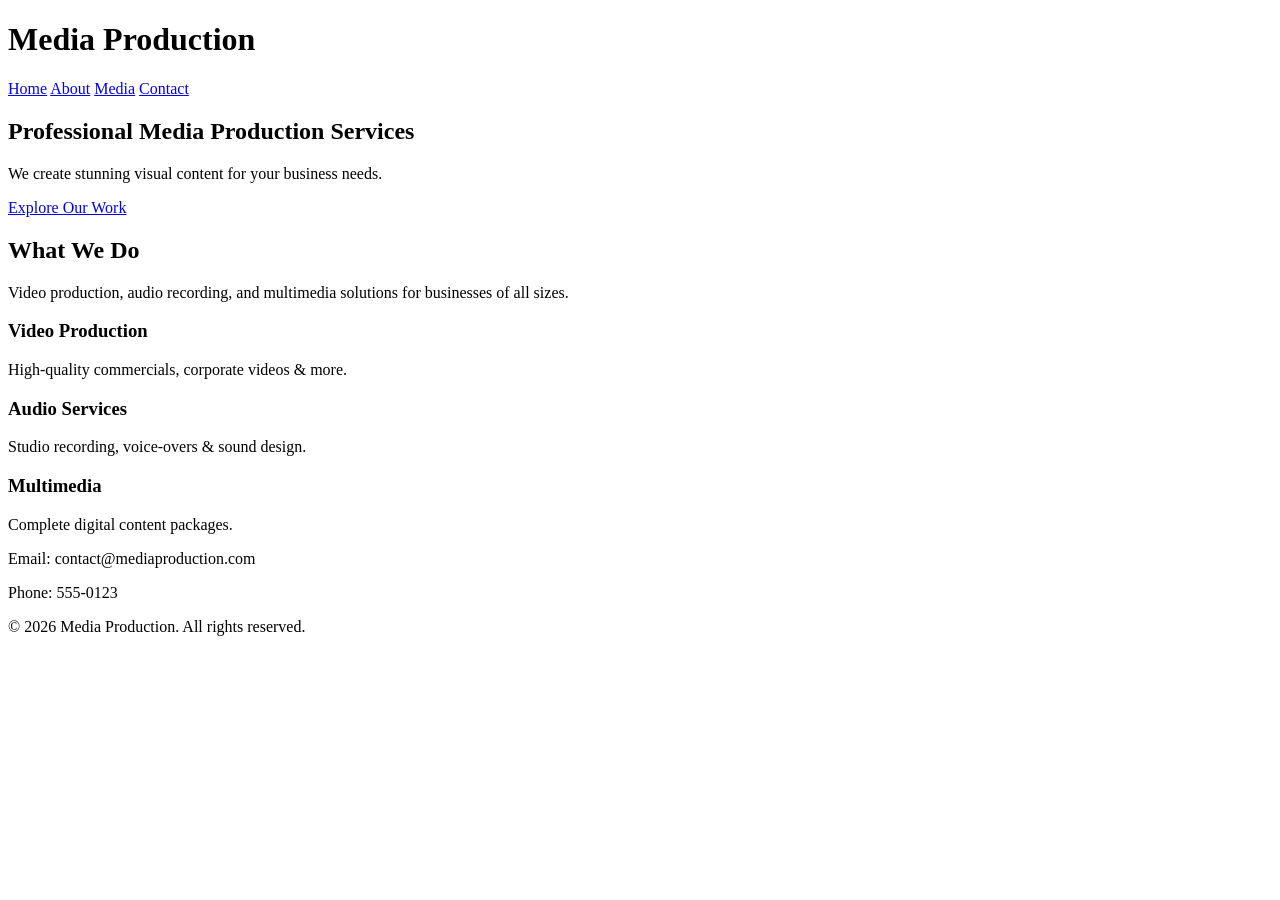
==== index.html @ d6fd0697 "implemented changes on the index file as my landing page" ====
<!DOCTYPE html>
<html lang="en">
<head>
    <meta charset="UTF-8">
    <meta name="viewport" content="width=device-width, initial-scale=1.0">
    <title>Media Production</title>
    <link rel="stylesheet" href="styles.css">
</head>
<body>
    <header class="header">
        <div class="logo">
            <h1>Media Production</h1>
        </div>
        <nav class="nav">
            <a href="index.html" class="active">Home</a>
            <a href="about.html">About</a>
            <a href="media.html">Media</a>
            <a href="contact.html">Contact</a>
        </nav>
    </header>

    <section class="hero">
        <div class="hero-content">
            <h2>Professional Media Production Services</h2>
            <p>We create stunning visual content for your business needs.</p>
            <a href="media.html" class="cta-button">Explore Our Work</a>
        </div>
        <div class="hero-visual"></div>
    </section>

    <section class="content-section">
        <div class="container">
            <h2>What We Do</h2>
            <p>Video production, audio recording, and multimedia solutions for businesses of all sizes.</p>
            
            <div class="features">
                <div class="feature-card">
                    <h3>Video Production</h3>
                    <p>High-quality commercials, corporate videos &amp; more.</p>
                </div>
                <div class="feature-card">
                    <h3>Audio Services</h3>
                    <p>Studio recording, voice-overs &amp; sound design.</p>
                </div>
                <div class="feature-card">
                    <h3>Multimedia</h3>
                    <p>Complete digital content packages.</p>
                </div>
            </div>
        </div>
    </section>

    <footer class="footer">
        <div class="container">
            <p>Email: contact@mediaproduction.com</p>
            <p>Phone: 555-0123</p>
            <p>&copy; 2026 Media Production. All rights reserved.</p>
        </div>
    </footer>

</body>
</html>
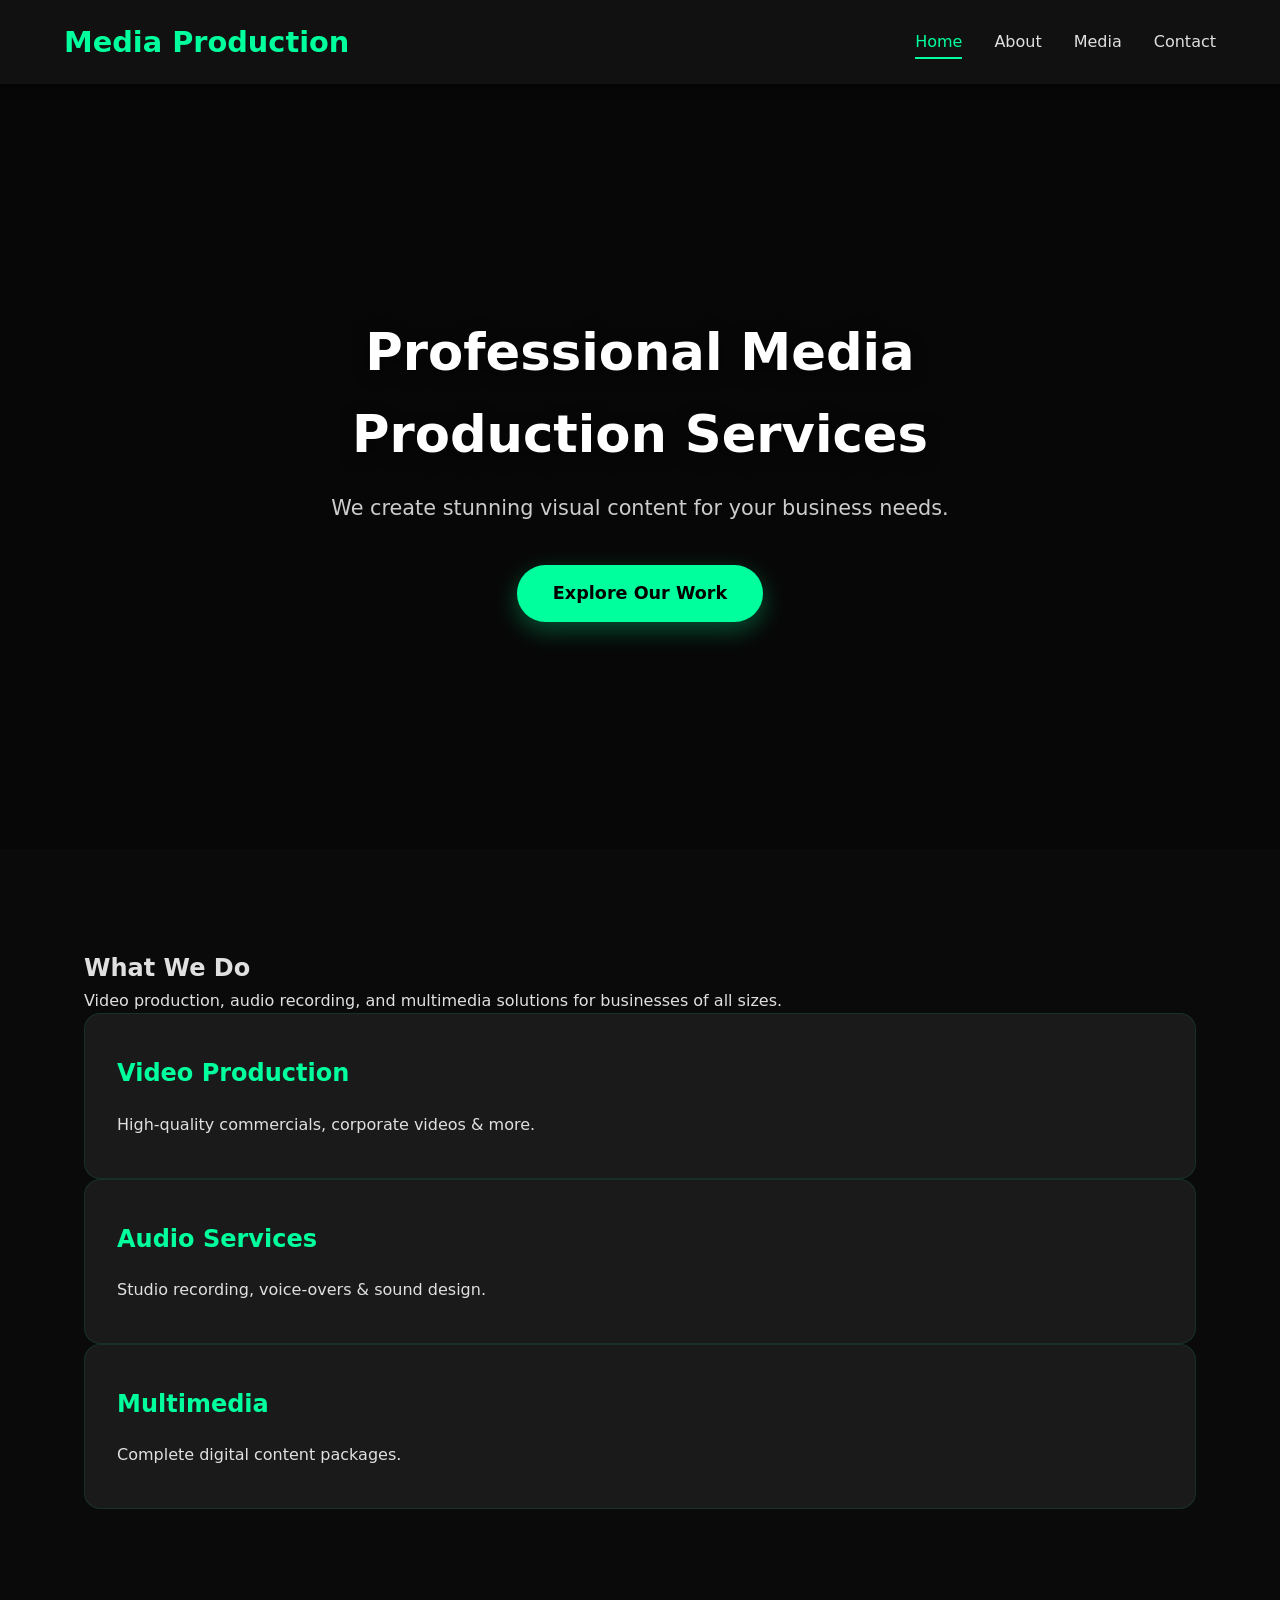
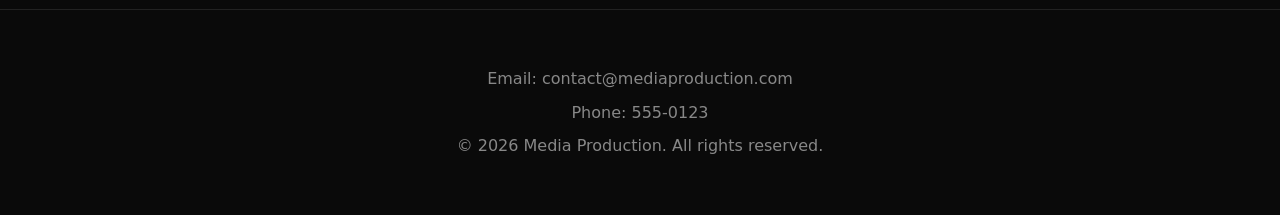
==== commit e5905cf5: "linked the index page to css" ====
--- a/index.html
+++ b/index.html
@@ -4,7 +4,7 @@
     <meta charset="UTF-8">
     <meta name="viewport" content="width=device-width, initial-scale=1.0">
     <title>Media Production</title>
-    <link rel="stylesheet" href="styles.css">
+    <link rel="stylesheet" href="/css/styles.css">
 </head>
 <body>
     <header class="header">
--- a/css/styles.css
+++ b/css/styles.css
@@ -0,0 +1,373 @@
+/* =============================================
+   Media Production - Full Website Styles
+   Modern Dark Theme | Responsive | Advanced CSS
+   ============================================= */
+
+/* Reset & Base */
+* {
+    margin: 0;
+    padding: 0;
+    box-sizing: border-box;
+}
+
+body {
+    font-family: 'Segoe UI', system-ui, Arial, sans-serif;
+    line-height: 1.6;
+    color: #e0e0e0;
+    background-color: #0a0a0a;
+}
+
+/* ===================== HEADER (Shared) ===================== */
+.header {
+    background-color: #111111;
+    padding: 1.2rem 5%;
+    display: flex;
+    justify-content: space-between;
+    align-items: center;
+    position: sticky;
+    top: 0;
+    z-index: 100;
+    box-shadow: 0 2px 10px rgba(0, 0, 0, 0.5);
+}
+
+.logo h1 {
+    color: #00ff9d;
+    font-size: 1.8rem;
+    font-weight: 700;
+}
+
+.nav {
+    display: flex;
+    gap: 2rem;
+}
+
+.nav a {
+    color: #e0e0e0;
+    text-decoration: none;
+    font-weight: 500;
+    transition: all 0.3s ease;
+    position: relative;
+}
+
+.nav a:hover {
+    color: #00ff9d;
+    transform: translateY(-2px);
+}
+
+.nav a::after {
+    content: '';
+    position: absolute;
+    bottom: -4px;
+    left: 0;
+    width: 0;
+    height: 2px;
+    background-color: #00ff9d;
+    transition: width 0.3s ease;
+}
+
+.nav a:hover::after,
+.nav a.active::after {
+    width: 100%;
+}
+
+.nav a.active {
+    color: #00ff9d;
+}
+
+/* ===================== HERO (Index only) ===================== */
+.hero {
+    min-height: 85vh;
+    background: linear-gradient(rgba(0, 0, 0, 0.75), rgba(0, 0, 0, 0.75)), #1a1a1a;
+    display: flex;
+    align-items: center;
+    justify-content: center;
+    text-align: center;
+    position: relative;
+}
+
+.hero-content {
+    max-width: 800px;
+    padding: 0 20px;
+}
+
+.hero h2 {
+    font-size: 3.2rem;
+    margin-bottom: 1rem;
+    color: white;
+    text-shadow: 0 4px 15px rgba(0, 0, 0, 0.6);
+    animation: fadeInDown 1s ease forwards;
+}
+
+.hero p {
+    font-size: 1.3rem;
+    margin-bottom: 2.5rem;
+    color: #cccccc;
+    animation: fadeInUp 1s ease 0.3s forwards;
+    opacity: 0;
+}
+
+.cta-button {
+    display: inline-block;
+    background-color: #00ff9d;
+    color: #000;
+    padding: 14px 36px;
+    font-size: 1.1rem;
+    font-weight: 600;
+    text-decoration: none;
+    border-radius: 50px;
+    transition: all 0.4s ease;
+    box-shadow: 0 8px 25px rgba(0, 255, 157, 0.3);
+}
+
+.cta-button:hover {
+    background-color: #fff;
+    transform: scale(1.08) translateY(-4px);
+    box-shadow: 0 15px 35px rgba(0, 255, 157, 0.4);
+}
+
+/* ===================== REUSABLE CONTAINER ===================== */
+.container {
+    max-width: 1200px;
+    margin: 0 auto;
+    padding: 0 20px;
+}
+
+/* ===================== SECTIONS ===================== */
+section {
+    padding: 100px 5%;
+}
+
+/* ===================== ABOUT PAGE ===================== */
+.team-section, .services-section, .portfolio-section {
+    background-color: #111111;
+}
+
+.services-section {
+    background-color: #0a0a0a;
+}
+
+.section-description {
+    max-width: 700px;
+    margin: 0 auto 60px;
+    font-size: 1.2rem;
+    color: #bbbbbb;
+    text-align: center;
+}
+
+.services-grid, .portfolio-grid {
+    display: grid;
+    grid-template-columns: repeat(auto-fit, minmax(320px, 1fr));
+    gap: 2rem;
+}
+
+.service-card, .feature-card {
+    background-color: #1a1a1a;
+    padding: 2.5rem 2rem;
+    border-radius: 16px;
+    transition: all 0.4s ease;
+    border: 1px solid rgba(0, 255, 157, 0.1);
+}
+
+.service-card:hover, .feature-card:hover {
+    transform: translateY(-10px);
+    border-color: #00ff9d;
+    box-shadow: 0 15px 35px rgba(0, 255, 157, 0.2);
+}
+
+.service-card h3, .feature-card h3 {
+    color: #00ff9d;
+    margin-bottom: 1.2rem;
+    font-size: 1.5rem;
+}
+
+.portfolio-grid {
+    gap: 1.5rem;
+}
+
+.portfolio-item {
+    overflow: hidden;
+    border-radius: 12px;
+    aspect-ratio: 16 / 9;
+    box-shadow: 0 10px 25px rgba(0, 0, 0, 0.4);
+    transition: transform 0.4s ease;
+}
+
+.portfolio-item:hover {
+    transform: scale(1.04);
+}
+
+.portfolio-item img {
+    width: 100%;
+    height: 100%;
+    object-fit: cover;
+    transition: transform 0.6s ease;
+}
+
+.portfolio-item:hover img {
+    transform: scale(1.12);
+}
+
+/* ===================== MEDIA PAGE ===================== */
+.video-showcase video {
+    width: 100%;
+    max-width: 900px;
+    border-radius: 12px;
+    margin: 20px 0;
+    box-shadow: 0 15px 35px rgba(0, 0, 0, 0.6);
+}
+
+.audio-section {
+    background-color: #111111;
+}
+
+.audio-player {
+    width: 100%;
+    max-width: 600px;
+    margin: 20px 0;
+}
+
+.location-section {
+    background-color: #0a0a0a;
+}
+
+.map-container {
+    width: 100%;
+    max-width: 800px;
+    height: 400px;
+    border-radius: 12px;
+    overflow: hidden;
+    margin: 20px 0;
+    box-shadow: 0 10px 30px rgba(0, 0, 0, 0.5);
+}
+
+.testimonials-grid {
+    display: grid;
+    grid-template-columns: repeat(auto-fit, minmax(280px, 1fr));
+    gap: 2rem;
+    margin-top: 2rem;
+}
+
+.testimonial-card {
+    background-color: #1a1a1a;
+    padding: 2rem;
+    border-radius: 16px;
+    text-align: center;
+    transition: all 0.4s ease;
+}
+
+.testimonial-card:hover {
+    transform: translateY(-8px);
+}
+
+.testimonial-card img {
+    width: 100px;
+    height: 100px;
+    border-radius: 50%;
+    object-fit: cover;
+    margin-bottom: 1rem;
+    border: 3px solid #00ff9d;
+}
+
+/* ===================== CONTACT PAGE ===================== */
+.contact-section {
+    background-color: #111111;
+}
+
+.contact-form {
+    max-width: 700px;
+    margin: 0 auto;
+    background-color: #1a1a1a;
+    padding: 3rem;
+    border-radius: 16px;
+}
+
+.contact-form label {
+    display: block;
+    margin-bottom: 8px;
+    color: #00ff9d;
+    font-weight: 500;
+}
+
+.contact-form input,
+.contact-form textarea {
+    width: 100%;
+    padding: 14px;
+    margin-bottom: 1.5rem;
+    background-color: #222;
+    border: 1px solid #444;
+    border-radius: 8px;
+    color: #eee;
+    font-size: 1rem;
+    transition: border 0.3s ease;
+}
+
+.contact-form input:focus,
+.contact-form textarea:focus {
+    border-color: #00ff9d;
+    outline: none;
+    box-shadow: 0 0 0 3px rgba(0, 255, 157, 0.2);
+}
+
+.contact-form button {
+    background-color: #00ff9d;
+    color: #000;
+    padding: 14px 40px;
+    font-size: 1.1rem;
+    font-weight: 600;
+    border: none;
+    border-radius: 50px;
+    cursor: pointer;
+    transition: all 0.4s ease;
+}
+
+.contact-form button:hover {
+    background-color: #fff;
+    transform: scale(1.05);
+}
+
+/* ===================== FOOTER (Shared) ===================== */
+.footer {
+    background-color: #0a0a0a;
+    padding: 3rem 5%;
+    text-align: center;
+    border-top: 1px solid #222;
+}
+
+.footer p {
+    margin: 8px 0;
+    color: #888;
+}
+
+/* ===================== ANIMATIONS ===================== */
+@keyframes fadeInDown {
+    from { opacity: 0; transform: translateY(-40px); }
+    to { opacity: 1; transform: translateY(0); }
+}
+
+@keyframes fadeInUp {
+    from { opacity: 0; transform: translateY(30px); }
+    to { opacity: 1; transform: translateY(0); }
+}
+
+/* ===================== RESPONSIVE ===================== */
+@media (max-width: 768px) {
+    .header {
+        flex-direction: column;
+        gap: 1rem;
+        padding: 1rem 5%;
+    }
+    
+    .nav {
+        gap: 1.2rem;
+        flex-wrap: wrap;
+        justify-content: center;
+    }
+    
+    section {
+        padding: 70px 5%;
+    }
+    
+    .hero h2 {
+        font-size: 2.4rem;
+    }
+}
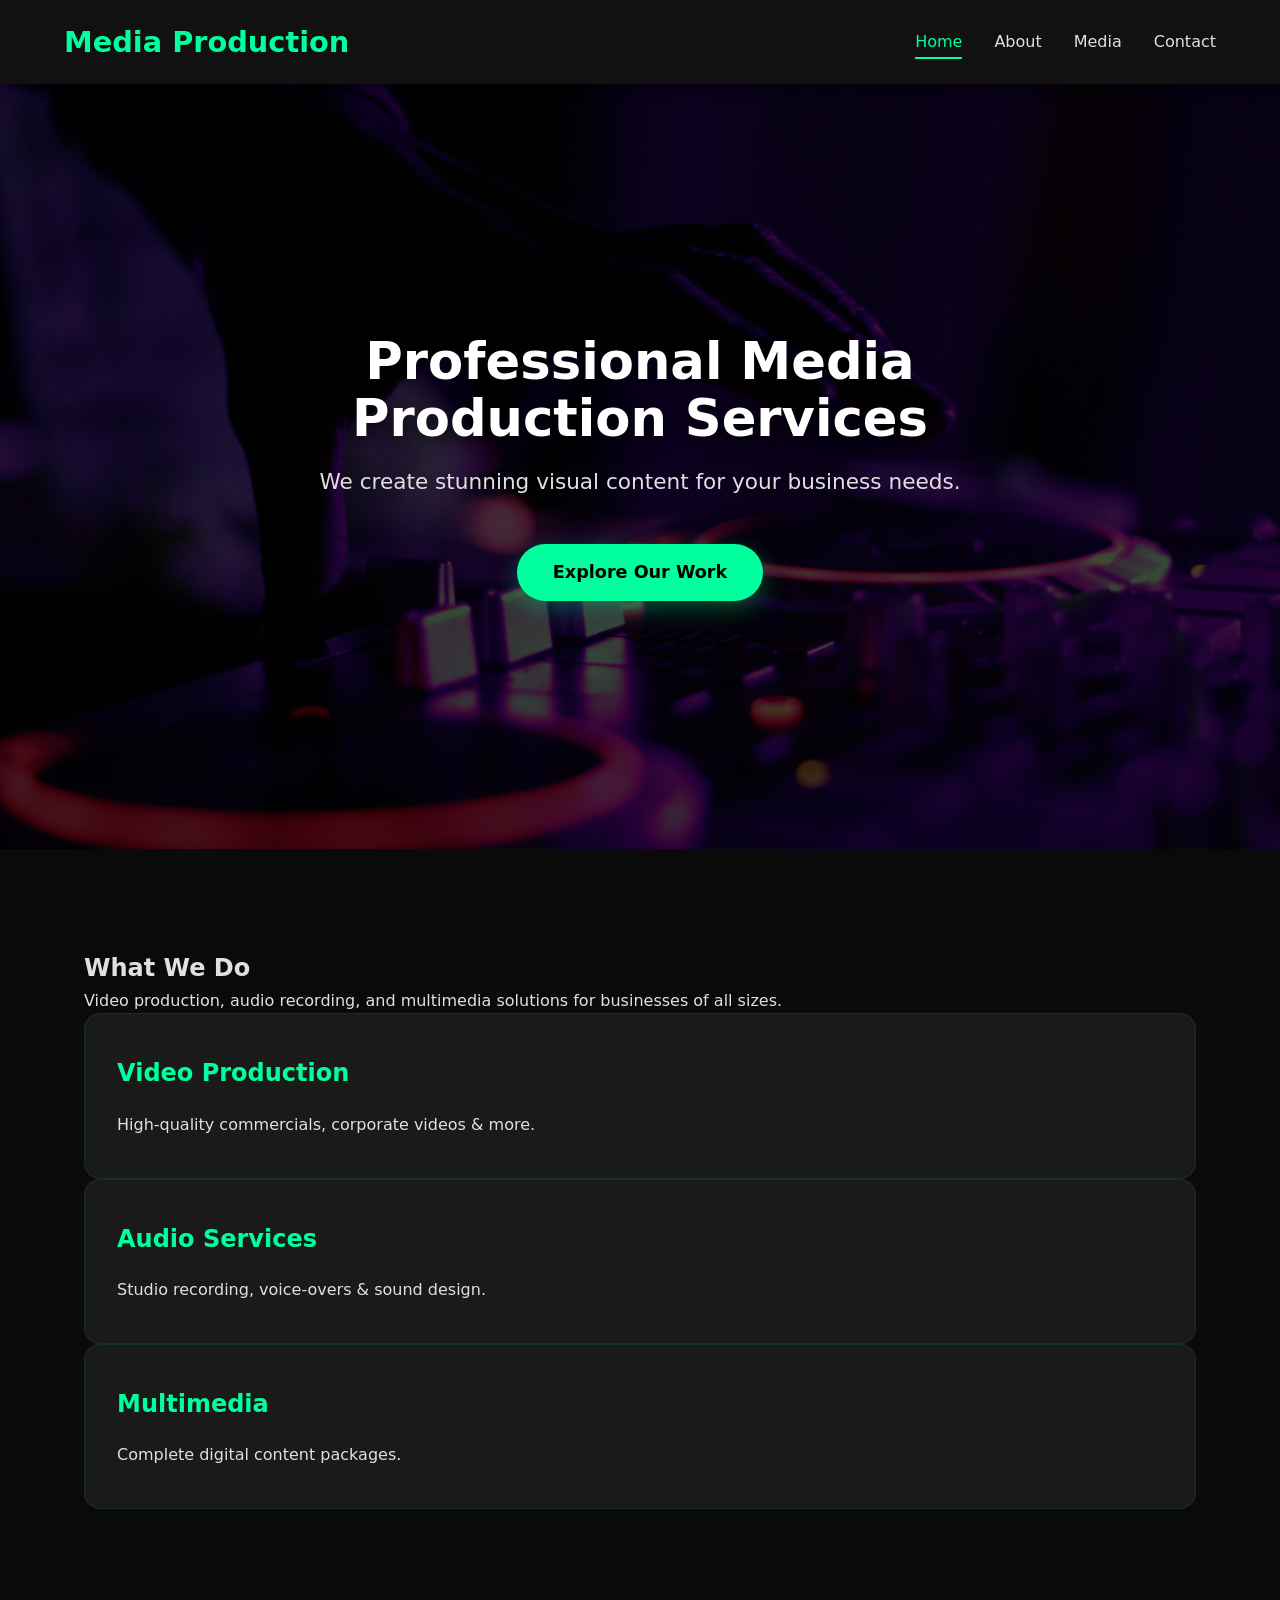
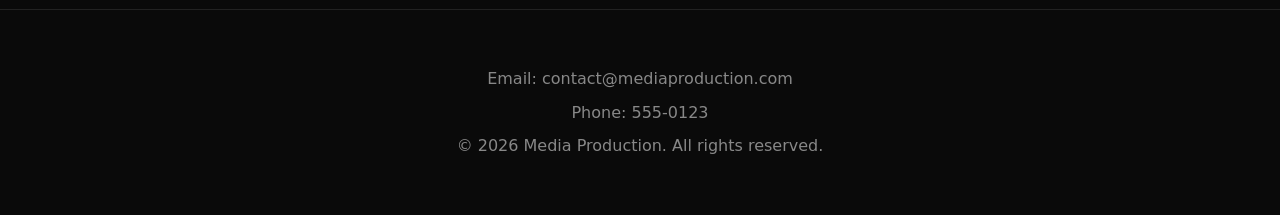
==== commit 00a251d7: "updated the code" ====
--- a/index.html
+++ b/index.html
@@ -1,11 +1,13 @@
 <!DOCTYPE html>
 <html lang="en">
+
 <head>
     <meta charset="UTF-8">
     <meta name="viewport" content="width=device-width, initial-scale=1.0">
     <title>Media Production</title>
     <link rel="stylesheet" href="/css/styles.css">
 </head>
+
 <body>
     <header class="header">
         <div class="logo">
@@ -32,7 +34,7 @@
         <div class="container">
             <h2>What We Do</h2>
             <p>Video production, audio recording, and multimedia solutions for businesses of all sizes.</p>
-            
+
             <div class="features">
                 <div class="feature-card">
                     <h3>Video Production</h3>
@@ -59,4 +61,5 @@
     </footer>
 
 </body>
+
 </html>
--- a/css/styles.css
+++ b/css/styles.css
@@ -1,373 +1,512 @@
-/* =============================================
-   Media Production - Full Website Styles
-   Modern Dark Theme | Responsive | Advanced CSS
-   ============================================= */
-
-/* Reset & Base */
 * {
-    margin: 0;
-    padding: 0;
-    box-sizing: border-box;
+  margin: 0;
+  padding: 0;
+  box-sizing: border-box;
 }
 
 body {
-    font-family: 'Segoe UI', system-ui, Arial, sans-serif;
-    line-height: 1.6;
-    color: #e0e0e0;
-    background-color: #0a0a0a;
+  font-family: "Segoe UI", system-ui, Arial, sans-serif;
+  line-height: 1.6;
+  color: #e0e0e0;
+  background-color: #0a0a0a;
 }
 
 /* ===================== HEADER (Shared) ===================== */
 .header {
-    background-color: #111111;
-    padding: 1.2rem 5%;
-    display: flex;
-    justify-content: space-between;
-    align-items: center;
-    position: sticky;
-    top: 0;
-    z-index: 100;
-    box-shadow: 0 2px 10px rgba(0, 0, 0, 0.5);
+  background-color: #111111;
+  padding: 1.2rem 5%;
+  display: flex;
+  justify-content: space-between;
+  align-items: center;
+  position: sticky;
+  top: 0;
+  z-index: 100;
+  box-shadow: 0 2px 10px rgba(0, 0, 0, 0.5);
 }
 
 .logo h1 {
-    color: #00ff9d;
-    font-size: 1.8rem;
-    font-weight: 700;
+  color: #00ff9d;
+  font-size: 1.8rem;
+  font-weight: 700;
 }
 
 .nav {
-    display: flex;
-    gap: 2rem;
+  display: flex;
+  gap: 2rem;
 }
 
 .nav a {
-    color: #e0e0e0;
-    text-decoration: none;
-    font-weight: 500;
-    transition: all 0.3s ease;
-    position: relative;
+  color: #e0e0e0;
+  text-decoration: none;
+  font-weight: 500;
+  transition: all 0.3s ease;
+  position: relative;
 }
 
 .nav a:hover {
-    color: #00ff9d;
-    transform: translateY(-2px);
+  color: #00ff9d;
+  transform: translateY(-2px);
 }
 
 .nav a::after {
-    content: '';
-    position: absolute;
-    bottom: -4px;
-    left: 0;
-    width: 0;
-    height: 2px;
-    background-color: #00ff9d;
-    transition: width 0.3s ease;
+  content: "";
+  position: absolute;
+  bottom: -4px;
+  left: 0;
+  width: 0;
+  height: 2px;
+  background-color: #00ff9d;
+  transition: width 0.3s ease;
 }
 
 .nav a:hover::after,
 .nav a.active::after {
-    width: 100%;
+  width: 100%;
 }
 
 .nav a.active {
-    color: #00ff9d;
-}
-
-/* ===================== HERO (Index only) ===================== */
+  color: #00ff9d;
+}
+
+/* ===================== HERO ===================== */
 .hero {
-    min-height: 85vh;
-    background: linear-gradient(rgba(0, 0, 0, 0.75), rgba(0, 0, 0, 0.75)), #1a1a1a;
-    display: flex;
-    align-items: center;
-    justify-content: center;
-    text-align: center;
-    position: relative;
+  min-height: 85vh;
+  background-image: url("../images/marcela-laskoski-YrtFlrLo2DQ-unsplash.jpg");
+  background-size: cover;
+  background-position: center;
+  background-repeat: no-repeat;
+  position: relative;
+  display: flex;
+  align-items: center; /* Vertical centering */
+  justify-content: center; /* Horizontal centering */
+}
+
+.hero::before {
+  content: "";
+  position: absolute;
+  inset: 0;
+  background: rgba(0, 0, 0, 0.72);
+  z-index: 1;
 }
 
 .hero-content {
-    max-width: 800px;
-    padding: 0 20px;
+  position: relative;
+  z-index: 2;
+  max-width: 820px;
+  padding: 0 20px;
+  text-align: center;
+  width: 100%;
 }
 
 .hero h2 {
-    font-size: 3.2rem;
-    margin-bottom: 1rem;
-    color: white;
-    text-shadow: 0 4px 15px rgba(0, 0, 0, 0.6);
-    animation: fadeInDown 1s ease forwards;
+  font-size: 3.2rem;
+  margin-bottom: 1.2rem;
+  color: white;
+  text-shadow: 0 4px 20px rgba(0, 0, 0, 0.8);
+  line-height: 1.1;
 }
 
 .hero p {
-    font-size: 1.3rem;
-    margin-bottom: 2.5rem;
-    color: #cccccc;
-    animation: fadeInUp 1s ease 0.3s forwards;
-    opacity: 0;
-}
-
+  font-size: 1.35rem;
+  margin-bottom: 2.8rem;
+  color: #e0e0e0;
+  max-width: 680px;
+  margin-left: auto;
+  margin-right: auto;
+}
 .cta-button {
-    display: inline-block;
-    background-color: #00ff9d;
-    color: #000;
-    padding: 14px 36px;
-    font-size: 1.1rem;
-    font-weight: 600;
-    text-decoration: none;
-    border-radius: 50px;
-    transition: all 0.4s ease;
-    box-shadow: 0 8px 25px rgba(0, 255, 157, 0.3);
+  display: inline-block;
+  background-color: #00ff9d;
+  color: #000;
+  padding: 14px 36px;
+  font-size: 1.1rem;
+  font-weight: 600;
+  text-decoration: none;
+  border-radius: 50px;
+  transition: all 0.4s ease;
+  box-shadow: 0 8px 25px rgba(0, 255, 157, 0.3);
 }
 
 .cta-button:hover {
-    background-color: #fff;
-    transform: scale(1.08) translateY(-4px);
-    box-shadow: 0 15px 35px rgba(0, 255, 157, 0.4);
+  background-color: #b2e2b2;
+  transform: scale(1.08) translateY(-4px);
+  box-shadow: 0 15px 35px rgba(0, 255, 157, 0.4);
 }
 
 /* ===================== REUSABLE CONTAINER ===================== */
 .container {
-    max-width: 1200px;
-    margin: 0 auto;
-    padding: 0 20px;
+  max-width: 1200px;
+  margin: 0 auto;
+  padding: 0 20px;
 }
 
 /* ===================== SECTIONS ===================== */
 section {
-    padding: 100px 5%;
+  padding: 100px 5%;
 }
 
 /* ===================== ABOUT PAGE ===================== */
-.team-section, .services-section, .portfolio-section {
-    background-color: #111111;
+.team-section,
+.services-section,
+.portfolio-section {
+  background-color: #111111;
 }
 
 .services-section {
-    background-color: #0a0a0a;
+  background-color: #0a0a0a;
 }
 
 .section-description {
-    max-width: 700px;
-    margin: 0 auto 60px;
-    font-size: 1.2rem;
-    color: #bbbbbb;
-    text-align: center;
-}
-
-.services-grid, .portfolio-grid {
-    display: grid;
-    grid-template-columns: repeat(auto-fit, minmax(320px, 1fr));
-    gap: 2rem;
-}
-
-.service-card, .feature-card {
-    background-color: #1a1a1a;
-    padding: 2.5rem 2rem;
-    border-radius: 16px;
-    transition: all 0.4s ease;
-    border: 1px solid rgba(0, 255, 157, 0.1);
-}
-
-.service-card:hover, .feature-card:hover {
-    transform: translateY(-10px);
-    border-color: #00ff9d;
-    box-shadow: 0 15px 35px rgba(0, 255, 157, 0.2);
-}
-
-.service-card h3, .feature-card h3 {
-    color: #00ff9d;
-    margin-bottom: 1.2rem;
-    font-size: 1.5rem;
-}
-
+  max-width: 700px;
+  margin: 0 auto 60px;
+  font-size: 1.2rem;
+  color: #bbbbbb;
+  text-align: center;
+}
+
+.services-grid,
 .portfolio-grid {
-    gap: 1.5rem;
+  display: grid;
+  grid-template-columns: repeat(auto-fit, minmax(320px, 1fr));
+  gap: 2rem;
+}
+
+.service-card,
+.feature-card {
+  background-color: #1a1a1a;
+  padding: 2.5rem 2rem;
+  border-radius: 16px;
+  transition: all 0.4s ease;
+  border: 1px solid rgba(0, 255, 157, 0.1);
+}
+
+.service-card:hover,
+.feature-card:hover {
+  transform: translateY(-10px);
+  border-color: #00ff9d;
+  box-shadow: 0 15px 35px rgba(0, 255, 157, 0.2);
+}
+
+.service-card h3,
+.feature-card h3 {
+  color: #00ff9d;
+  margin-bottom: 1.2rem;
+  font-size: 1.5rem;
+}
+
+.portfolio-grid {
+  display: grid;
+  grid-template-columns: repeat(auto-fit, minmax(300px, 1fr));
+  gap: 1.8rem;
 }
 
 .portfolio-item {
-    overflow: hidden;
-    border-radius: 12px;
-    aspect-ratio: 16 / 9;
-    box-shadow: 0 10px 25px rgba(0, 0, 0, 0.4);
-    transition: transform 0.4s ease;
+  overflow: hidden;
+  border-radius: 12px;
+  box-shadow: 0 10px 25px rgba(0, 0, 0, 0.4);
+  transition: transform 0.4s ease;
+  background-color: #1a1a1a;
+  flex-direction: column;
 }
 
 .portfolio-item:hover {
-    transform: scale(1.04);
+  transform: scale(1.04);
 }
 
 .portfolio-item img {
-    width: 100%;
-    height: 100%;
-    object-fit: cover;
-    transition: transform 0.6s ease;
+  width: 100%;
+  height: 220px;
+  object-fit: cover;
+  transition: transform 0.6s ease;
+  display: block;
 }
 
 .portfolio-item:hover img {
-    transform: scale(1.12);
+  transform: scale(1.12);
+}
+
+/* Figcaption Styling */
+.portfolio-item figcaption {
+  padding: 14px 16px;
+  background-color: #111111;
+  color: #00ff9d;
+  font-size: 0.95rem;
+  text-align: center;
+  font-weight: 500;
+  border-top: 1px solid rgba(0, 255, 157, 0.2);
+  flex-shrink: 0;
 }
 
 /* ===================== MEDIA PAGE ===================== */
 .video-showcase video {
-    width: 100%;
-    max-width: 900px;
-    border-radius: 12px;
-    margin: 20px 0;
-    box-shadow: 0 15px 35px rgba(0, 0, 0, 0.6);
+  width: 100%;
+  max-width: 900px;
+  border-radius: 12px;
+  margin: 20px 0;
+  box-shadow: 0 15px 35px rgba(0, 0, 0, 0.6);
 }
 
 .audio-section {
-    background-color: #111111;
+  background-color: #111111;
 }
 
 .audio-player {
-    width: 100%;
-    max-width: 600px;
-    margin: 20px 0;
+  width: 100%;
+  max-width: 600px;
+  margin: 20px 0;
 }
 
 .location-section {
-    background-color: #0a0a0a;
+  background-color: #0a0a0a;
 }
 
 .map-container {
-    width: 100%;
-    max-width: 800px;
-    height: 400px;
-    border-radius: 12px;
-    overflow: hidden;
-    margin: 20px 0;
-    box-shadow: 0 10px 30px rgba(0, 0, 0, 0.5);
+  width: 100%;
+  max-width: 800px;
+  height: 400px;
+  border-radius: 12px;
+  overflow: hidden;
+  margin: 20px 0;
+  box-shadow: 0 10px 30px rgba(0, 0, 0, 0.5);
 }
 
 .testimonials-grid {
-    display: grid;
-    grid-template-columns: repeat(auto-fit, minmax(280px, 1fr));
-    gap: 2rem;
-    margin-top: 2rem;
+  display: grid;
+  grid-template-columns: repeat(auto-fit, minmax(280px, 1fr));
+  gap: 2rem;
+  margin-top: 2rem;
 }
 
 .testimonial-card {
-    background-color: #1a1a1a;
-    padding: 2rem;
-    border-radius: 16px;
-    text-align: center;
-    transition: all 0.4s ease;
+  background-color: #1a1a1a;
+  padding: 2rem;
+  border-radius: 16px;
+  text-align: center;
+  transition: all 0.4s ease;
 }
 
 .testimonial-card:hover {
-    transform: translateY(-8px);
+  transform: translateY(-8px);
 }
 
 .testimonial-card img {
-    width: 100px;
-    height: 100px;
-    border-radius: 50%;
-    object-fit: cover;
-    margin-bottom: 1rem;
-    border: 3px solid #00ff9d;
+  width: 100px;
+  height: 100px;
+  border-radius: 50%;
+  object-fit: cover;
+  margin-bottom: 1rem;
+  border: 3px solid #00ff9d;
 }
 
 /* ===================== CONTACT PAGE ===================== */
 .contact-section {
-    background-color: #111111;
+  background-color: #111111;
+  padding: 100px 5%;
 }
 
 .contact-form {
-    max-width: 700px;
-    margin: 0 auto;
-    background-color: #1a1a1a;
-    padding: 3rem;
-    border-radius: 16px;
+  max-width: 720px;
+  margin: 0 auto;
+  background-color: #1a1a1a;
+  padding: 3rem 2.5rem;
+  border-radius: 16px;
+  box-shadow: 0 15px 40px rgba(0, 0, 0, 0.5);
+}
+
+.contact-form fieldset {
+  border: 1px solid #333;
+  border-radius: 12px;
+  padding: 1.8rem 2rem;
+  margin-bottom: 2.2rem;
+  background-color: #222;
+}
+
+.contact-form legend {
+  color: #00ff9d;
+  font-size: 1.25rem;
+  font-weight: 600;
+  padding: 0 12px;
+  background-color: #1a1a1a;
 }
 
 .contact-form label {
-    display: block;
-    margin-bottom: 8px;
-    color: #00ff9d;
-    font-weight: 500;
-}
-
+  display: block;
+  margin-bottom: 8px;
+  color: #ddd;
+  font-weight: 500;
+}
+
+.required {
+  color: #ff4d4d;
+}
+
+.group-label {
+  color: #ddd;
+  font-weight: 500;
+  margin: 1.2rem 0 0.6rem 0;
+  display: block;
+}
+
+/* Input, Select & Textarea Styling */
 .contact-form input,
+.contact-form select,
 .contact-form textarea {
-    width: 100%;
-    padding: 14px;
-    margin-bottom: 1.5rem;
-    background-color: #222;
-    border: 1px solid #444;
-    border-radius: 8px;
-    color: #eee;
-    font-size: 1rem;
-    transition: border 0.3s ease;
+  width: 100%;
+  padding: 14px 16px;
+  margin-bottom: 1.4rem;
+  background-color: #2a2a2a;
+  border: 1px solid #444;
+  border-radius: 8px;
+  color: #eee;
+  font-size: 1rem;
+  transition: all 0.3s ease;
 }
 
 .contact-form input:focus,
+.contact-form select:focus,
 .contact-form textarea:focus {
-    border-color: #00ff9d;
-    outline: none;
-    box-shadow: 0 0 0 3px rgba(0, 255, 157, 0.2);
-}
-
+  border-color: #00ff9d;
+  outline: none;
+  box-shadow: 0 0 0 3px rgba(0, 255, 157, 0.25);
+  background-color: #333;
+}
+
+/* Radio & Checkbox Group */
+.radio-group,
+.checkbox-group {
+  display: flex;
+  flex-direction: column;
+  gap: 12px;
+  margin-bottom: 1.8rem;
+}
+
+.radio-label,
+.checkbox-label {
+  display: flex;
+  align-items: center;
+  gap: 10px;
+  color: #ddd;
+  cursor: pointer;
+  font-size: 1rem;
+}
+
+.radio-label input,
+.checkbox-label input {
+  width: auto;
+  accent-color: #00ff9d;
+  margin: 0;
+}
+
+/* Submit Button */
 .contact-form button {
-    background-color: #00ff9d;
-    color: #000;
-    padding: 14px 40px;
-    font-size: 1.1rem;
-    font-weight: 600;
-    border: none;
-    border-radius: 50px;
-    cursor: pointer;
-    transition: all 0.4s ease;
+  background-color: #00ff9d;
+  color: #000;
+  padding: 16px 40px;
+  font-size: 1.1rem;
+  font-weight: 600;
+  border: none;
+  border-radius: 50px;
+  cursor: pointer;
+  transition: all 0.4s ease;
+  width: 100%;
+  margin-top: 1rem;
 }
 
 .contact-form button:hover {
-    background-color: #fff;
-    transform: scale(1.05);
-}
-
-/* ===================== FOOTER (Shared) ===================== */
+  background-color: #aec4a4;
+  transform: scale(1.03);
+  box-shadow: 0 10px 30px rgba(0, 255, 157, 0.4);
+}
+/* ===================== FOOTER ===================== */
 .footer {
-    background-color: #0a0a0a;
-    padding: 3rem 5%;
-    text-align: center;
-    border-top: 1px solid #222;
+  background-color: #0a0a0a;
+  padding: 3rem 5%;
+  text-align: center;
+  border-top: 1px solid #222;
 }
 
 .footer p {
-    margin: 8px 0;
-    color: #888;
+  margin: 8px 0;
+  color: #888;
 }
 
 /* ===================== ANIMATIONS ===================== */
 @keyframes fadeInDown {
-    from { opacity: 0; transform: translateY(-40px); }
-    to { opacity: 1; transform: translateY(0); }
+  from {
+    opacity: 0;
+    transform: translateY(-40px);
+  }
+  to {
+    opacity: 1;
+    transform: translateY(0);
+  }
 }
 
 @keyframes fadeInUp {
-    from { opacity: 0; transform: translateY(30px); }
-    to { opacity: 1; transform: translateY(0); }
+  from {
+    opacity: 0;
+    transform: translateY(30px);
+  }
+  to {
+    opacity: 1;
+    transform: translateY(0);
+  }
 }
 
 /* ===================== RESPONSIVE ===================== */
 @media (max-width: 768px) {
-    .header {
-        flex-direction: column;
-        gap: 1rem;
-        padding: 1rem 5%;
+  .header {
+    flex-direction: column;
+    gap: 1rem;
+    padding: 1rem 5%;
+  }
+
+  .nav {
+    gap: 1.2rem;
+    flex-wrap: wrap;
+    justify-content: center;
+  }
+
+  section {
+    padding: 70px 5%;
+  }
+
+  .hero {
+    min-height: 75vh;
+    padding: 0 5%;
+  }
+
+  .hero h2 {
+    font-size: 2.1rem;
+    margin-bottom: 1rem;
+  }
+
+  .hero p {
+    font-size: 1.1rem;
+    margin-bottom: 2rem;
+  }
+
+  .cta-button {
+    padding: 12px 28px;
+    font-size: 1rem;
+  }
+
+  .contact-form {
+        padding: 2rem 1.5rem;
     }
     
-    .nav {
-        gap: 1.2rem;
-        flex-wrap: wrap;
-        justify-content: center;
+    .contact-form fieldset {
+        padding: 1.5rem 1.5rem;
     }
-    
-    section {
-        padding: 70px 5%;
-    }
-    
-    .hero h2 {
-        font-size: 2.4rem;
-    }
-}+}
+
+/* Extra small screens */
+@media (max-width: 480px) {
+  .hero h2 {
+    font-size: 1.85rem;
+  }
+
+  .hero p {
+    font-size: 1.05rem;
+  }
+}
